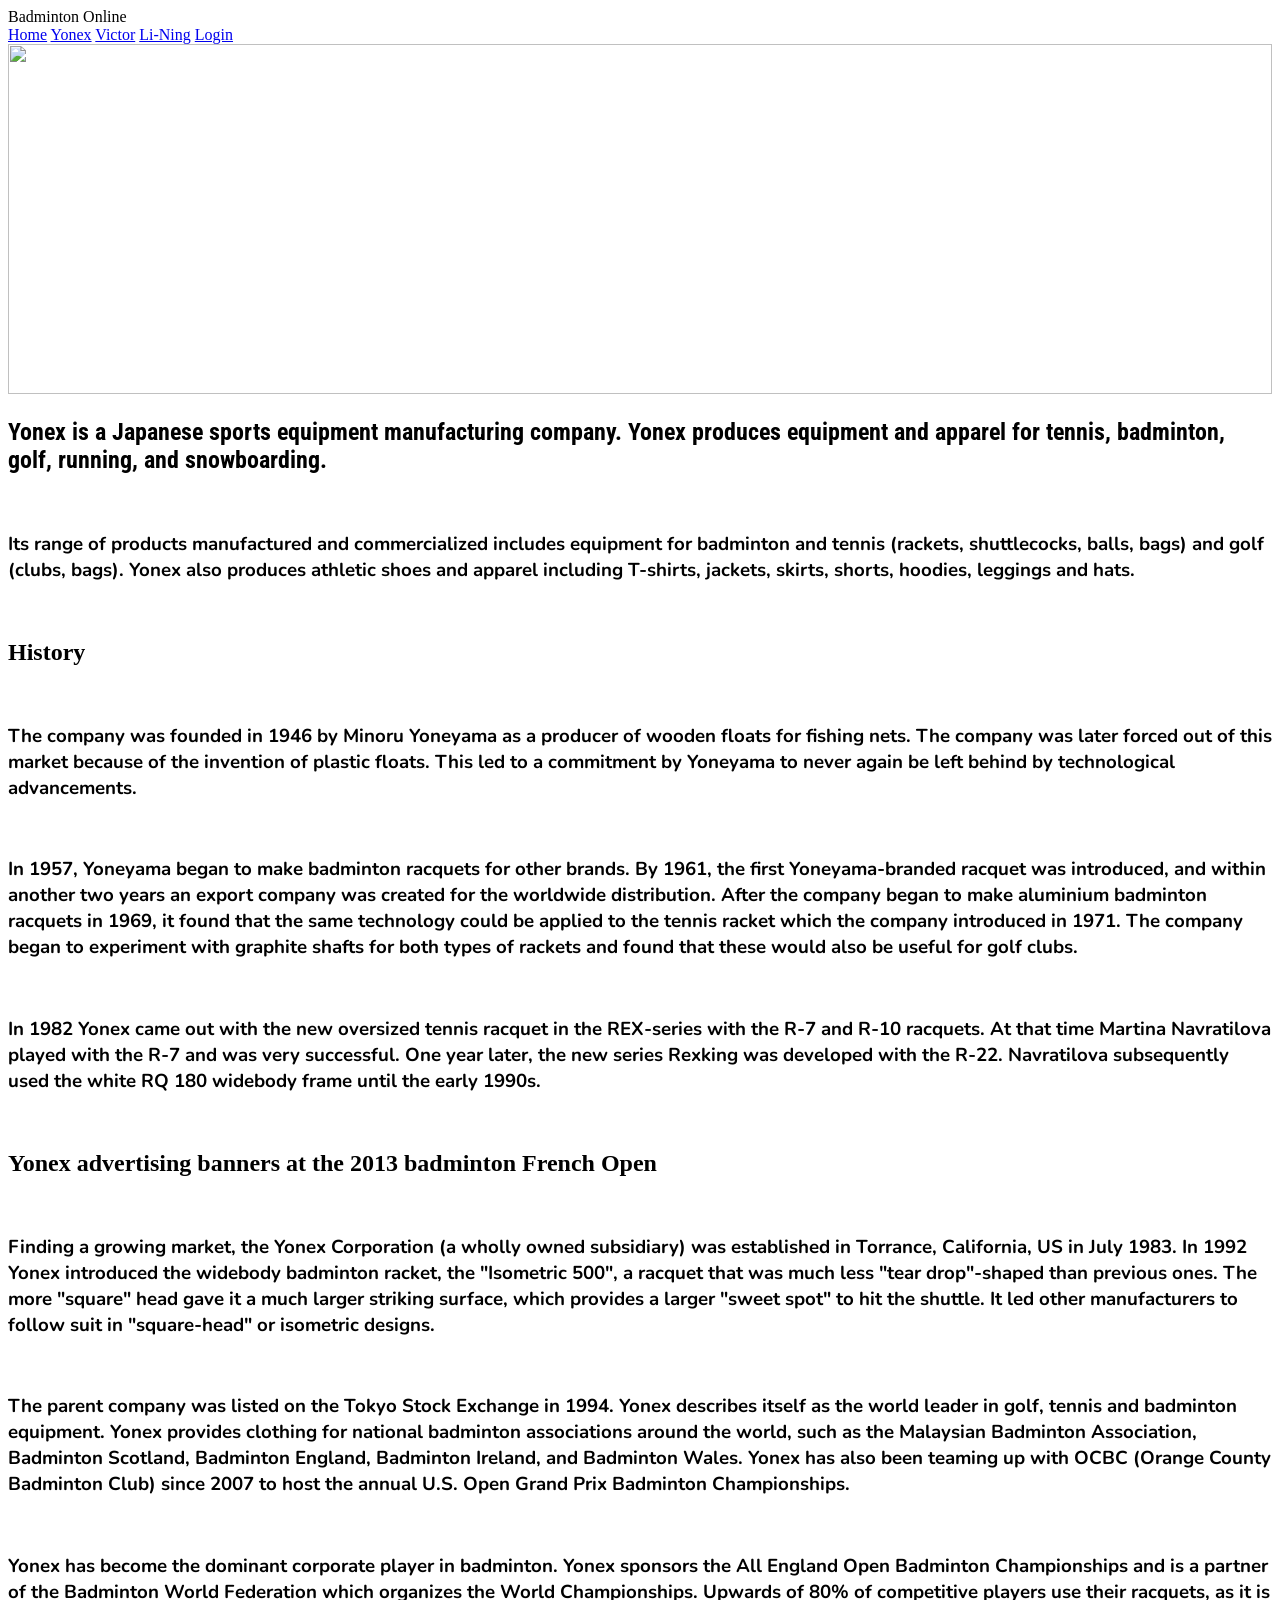
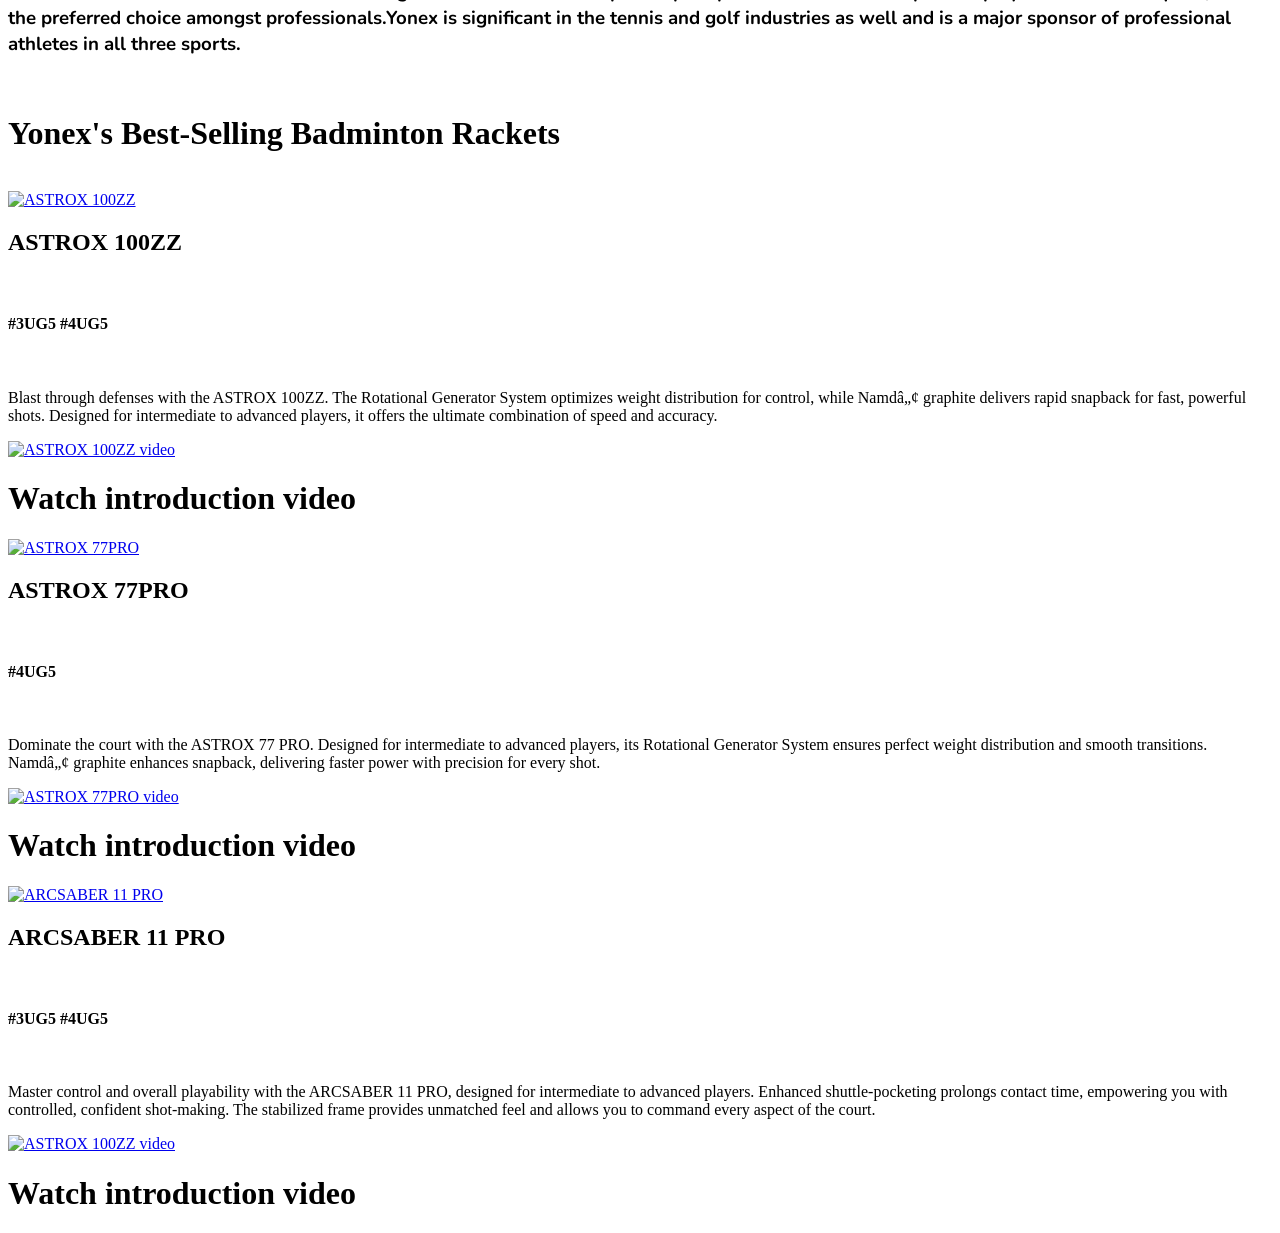
==== index.html @ b13876ab "Create index.html" ====
<!DOCTYPE html>
<html>
<head>
	<title>YONEX</title>
	<link rel="preconnect" href="https://fonts.googleapis.com">
<link rel="preconnect" href="https://fonts.gstatic.com" crossorigin>
<link href="https://fonts.googleapis.com/css2?family=Nunito:ital,wght@0,200..1000;1,200..1000&family=Oswald:wght@200..700&family=Roboto+Condensed:ital,wght@0,100..900;1,100..900&family=Roboto:ital,wght@0,100..900;1,100..900&display=swap" rel="stylesheet">

<link rel="preconnect" href="https://fonts.googleapis.com">
<link rel="preconnect" href="https://fonts.gstatic.com" crossorigin>
<link href="https://fonts.googleapis.com/css2?family=Google+Sans:ital,opsz,wght@0,17..18,400..700;1,17..18,400..700&family=Nunito:ital,wght@0,200..1000;1,200..1000&family=Oswald:wght@200..700&family=Roboto+Condensed:ital,wght@0,100..900;1,100..900&family=Roboto:ital,wght@0,100..900;1,100..900&display=swap" rel="stylesheet">

		

</head>
<body>
	<div class="navbar">
    <div class="logo">Badminton Online</div>
    <div class="nav-links">
        <a href="index.html">Home</a >
        <a href="yonex.html" class="active">Yonex</a >
        <a href="victor.html">Victor</a >
        <a href="lining.html">Li-Ning</a >
        <a href="login.html">Login</a >
    </div>
</div>
	<meta charset="utf-8">
	<meta name="viewport" content="width=device-width, initial-scale=1">
<body class ="yonex-body">
	<link href='style3.css' type='text/css' rel='stylesheet'>
	<a href ="https://us.yonex.com/?srsltid=AfmBOoqPKsCt93Ar7HL8IACOmfTU0p4ykvoN8a0AQ0lQXZ1pHU0dW0gq">
	<div class="Yonex"><img src ='https://www.badmintonavenue.com/cdn/shop/collections/bwis_manifest_1002.webp?v=1752416654&width=2000'width = '100%'height='350'></a></div>

		<style>
		.Yonex{
			transition: 0.1s;
		}	
		.Yonex:hover{
            transform:scale(1.06) ;
        }
        .Yonex{
            text-align: center;
        }
        .Yonex:hover{
            background-color: gray;
        }

	</style>


<h2 style = 'font-family:Roboto Condensed'>Yonex is a Japanese sports equipment manufacturing company. Yonex produces equipment and apparel for tennis, badminton, golf, running, and snowboarding.</h2><br>

<h3 style = "font-family :Nunito">Its range of products manufactured and commercialized includes equipment for badminton and tennis (rackets, shuttlecocks, balls, bags) and golf (clubs, bags). Yonex also produces athletic shoes and apparel including T-shirts, jackets, skirts, shorts, hoodies, leggings and hats.</h3><br>

<h2 >History</h2><br>
<h3 style = "font-family :Nunito">The company was founded in 1946 by Minoru Yoneyama as a producer of wooden floats for fishing nets. The company was later forced out of this market because of the invention of plastic floats. This led to a commitment by Yoneyama to never again be left behind by technological advancements.</h3><br>

<h3 style = "font-family :Nunito">In 1957, Yoneyama began to make badminton racquets for other brands. By 1961, the first Yoneyama-branded racquet was introduced, and within another two years an export company was created for the worldwide distribution. After the company began to make aluminium badminton racquets in 1969, it found that the same technology could be applied to the tennis racket which the company introduced in 1971. The company began to experiment with graphite shafts for both types of rackets and found that these would also be useful for golf clubs.</h3><br>

<h3 style = "font-family :Nunito">In 1982 Yonex came out with the new oversized tennis racquet in the REX-series with the R-7 and R-10 racquets. At that time Martina Navratilova played with the R-7 and was very successful. One year later, the new series Rexking was developed with the R-22. Navratilova subsequently used the white RQ 180 widebody frame until the early 1990s.</h3><br>


<h2>Yonex advertising banners at the 2013 badminton French Open</h2><br>
<h3 style = "font-family :Nunito">Finding a growing market, the Yonex Corporation (a wholly owned subsidiary) was established in Torrance, California, US in July 1983. In 1992 Yonex introduced the widebody badminton racket, the "Isometric 500", a racquet that was much less "tear drop"-shaped than previous ones. The more "square" head gave it a much larger striking surface, which provides a larger "sweet spot" to hit the shuttle. It led other manufacturers to follow suit in "square-head" or isometric designs.</h3><br>

<h3 style = "font-family :Nunito">The parent company was listed on the Tokyo Stock Exchange in 1994. Yonex describes itself as the world leader in golf, tennis and badminton equipment. Yonex provides clothing for national badminton associations around the world, such as the Malaysian Badminton Association, Badminton Scotland, Badminton England, Badminton Ireland, and Badminton Wales. Yonex has also been teaming up with OCBC (Orange County Badminton Club) since 2007 to host the annual U.S. Open Grand Prix Badminton Championships.</h3><br>

<h3 style = "font-family :Nunito">Yonex has become the dominant corporate player in badminton. Yonex sponsors the All England Open Badminton Championships and is a partner of the Badminton World Federation which organizes the World Championships. Upwards of 80% of competitive players use their racquets, as it is the preferred choice amongst professionals.Yonex is significant in the tennis and golf industries as well and is a major sponsor of professional athletes in all three sports. </h3></p><br>



<h1>Yonex's Best-Selling Badminton Rackets</h1><br>



<div class="products">

  <div class="card">
    <a href="https://us.yonex.com/products/astrox-100zz?_pos=1&_sid=022e2584f&_ss=r"><img src="https://us.yonex.com/cdn/shop/files/astrox100zz_kurenai.png?v=1769128443&width=600" alt="ASTROX 100ZZ"></a>
    <h2>ASTROX 100ZZ</h2><br>
    <p><h4>#3UG5  #4UG5</h4></p><br>
      <p>Blast through defenses with the ASTROX 100ZZ. The Rotational Generator System optimizes weight distribution for control, while Namd™ graphite delivers rapid snapback for fast, powerful shots. Designed for intermediate to advanced players, it offers the ultimate combination of speed and accuracy.
    </p >
    <a href="https://www.bilibili.com/video/BV1WV4y147At/?spm_id_from=333.337.search-card.all.click&vd_source=3af66b07db221ff640bcc845a2b6154a" target="_blank" class="video-link">
    <img src="https://i0.hdslb.com/bfs/archive/5b9367908e03239896c63f24dba9a74ce5feee34.jpg@672w_378h_1c_!web-search-common-cover.avif" alt="ASTROX 100ZZ video" class="video-cover">
</a>
<h1 class="video-text">Watch introduction video</h1>
   
  </div>

  <div class="card">
    <a href="https://us.yonex.com/products/astrox-77-pro?_pos=2&_sid=34551dcc7&_ss=r">
      <img src="https://us.yonex.com/cdn/shop/files/ax77-p.png?v=1738288176&width=600" alt="ASTROX 77PRO">
    </a >
    <h2>ASTROX 77PRO</h2><br>

    <p><h4>#4UG5</h4></p><br>
    <p>Dominate the court with the ASTROX 77 PRO. Designed for intermediate to advanced players, its Rotational Generator System ensures perfect weight distribution and smooth transitions. Namd™ graphite enhances snapback, delivering faster power with precision for every shot.
    </p >
    <a href="https://www.bilibili.com/video/BV1Q8411a7oy/?spm_id_from=333.337.search-card.all.click&vd_source=3af66b07db221ff640bcc845a2b6154a" target="_blank" class="video-link">
    <img src="https://i0.hdslb.com/bfs/archive/f08153edf1434f34024dc0be864e4faf91b63827.jpg@672w_378h_1c_!web-search-common-cover.avif" alt="ASTROX 77PRO video" class="video-cover"></a>
    <h1 class="video-text">Watch introduction video</h1>
  </div>

  <div class="card">
    <a href="https://us.yonex.com/products/arcsaber-11-pro?_pos=1&_sid=80c36ddc0&_ss=r">
      <img src="https://us.yonex.com/cdn/shop/files/arc11-p.png?v=1738288163&width=600" alt="ARCSABER 11 PRO">
    </a >
    <h2>ARCSABER 11 PRO</h2><br>
    <p><h4>#3UG5  #4UG5</h4></p><br>
      <p>Master control and overall playability with the ARCSABER 11 PRO, designed for intermediate to advanced players. Enhanced shuttle-pocketing prolongs contact time, empowering you with controlled, confident shot-making. The stabilized frame provides unmatched feel and allows you to command every aspect of the court.
    </p >
    <a href="https://www.bilibili.com/video/BV1tb4y1W7Qi/?spm_id_from=333.337.search-card.all.click&vd_source=3af66b07db221ff640bcc845a2b6154a" target="_blank" class="video-link">
    <img src="https://i0.hdslb.com/bfs/archive/aa18aa74f4f0bfad898268db0fecf73cb41c6984.jpg@672w_378h_1c_!web-search-common-cover.avif" alt="ASTROX 100ZZ video" class="video-cover"></a>
    <h1 class="video-text">Watch introduction video</h1>
  </div>


	

</body>
</html>
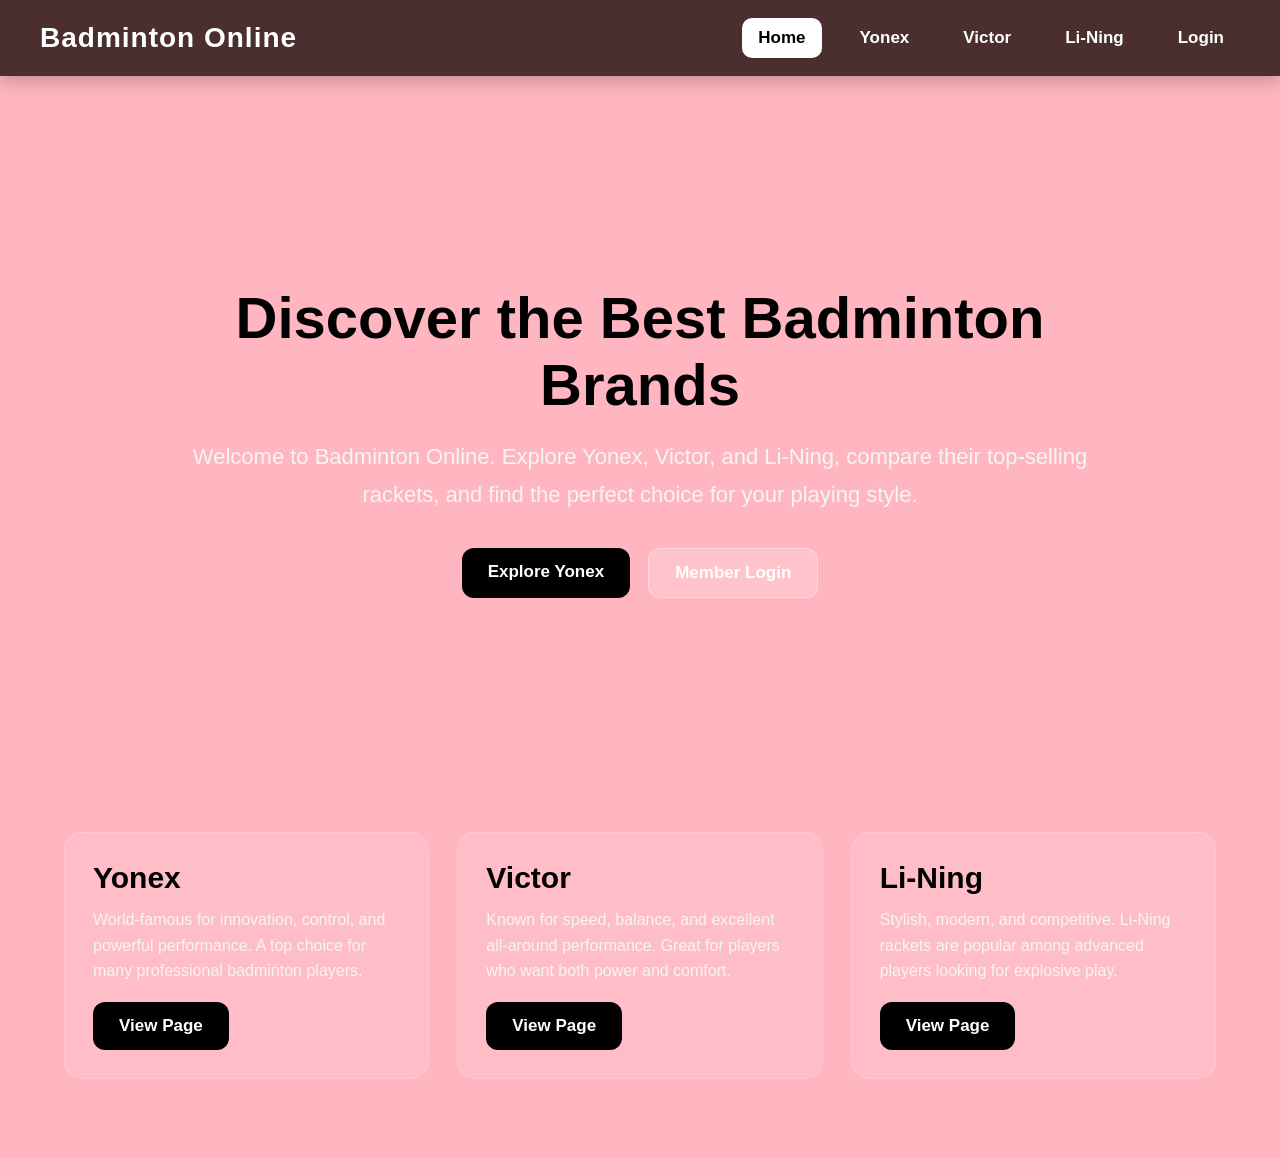
==== commit ccaa8992: "1" ====
--- a/index.html
+++ b/index.html
@@ -1,122 +1,73 @@
 <!DOCTYPE html>
-<html>
+<html lang="en">
 <head>
-	<title>YONEX</title>
-	<link rel="preconnect" href="https://fonts.googleapis.com">
-<link rel="preconnect" href="https://fonts.gstatic.com" crossorigin>
-<link href="https://fonts.googleapis.com/css2?family=Nunito:ital,wght@0,200..1000;1,200..1000&family=Oswald:wght@200..700&family=Roboto+Condensed:ital,wght@0,100..900;1,100..900&family=Roboto:ital,wght@0,100..900;1,100..900&display=swap" rel="stylesheet">
+    <meta charset="UTF-8">
+    <meta name="viewport" content="width=device-width, initial-scale=1.0">
+    <title>Badminton Online</title>
+    <link href="style3.css" type="text/css" rel="stylesheet">
+</head>
 
-<link rel="preconnect" href="https://fonts.googleapis.com">
-<link rel="preconnect" href="https://fonts.gstatic.com" crossorigin>
-<link href="https://fonts.googleapis.com/css2?family=Google+Sans:ital,opsz,wght@0,17..18,400..700;1,17..18,400..700&family=Nunito:ital,wght@0,200..1000;1,200..1000&family=Oswald:wght@200..700&family=Roboto+Condensed:ital,wght@0,100..900;1,100..900&family=Roboto:ital,wght@0,100..900;1,100..900&display=swap" rel="stylesheet">
+<body class="home-body">
 
-		
+    <div class="navbar">
+        <div class="logo">Badminton Online</div>
+        <div class="nav-links">
+            <a href=" " class="active">Home</a >
+            <a href="yonex.html">Yonex</a >
+            <a href="victor.html">Victor</a >
+            <a href="lining.html">Li-Ning</a >
+            <a href="login.html">Login</a >
+        </div>
+    </div>
 
-</head>
-<body>
-	<div class="navbar">
-    <div class="logo">Badminton Online</div>
-    <div class="nav-links">
-        <a href="index.html">Home</a >
-        <a href="yonex.html" class="active">Yonex</a >
-        <a href="victor.html">Victor</a >
-        <a href="lining.html">Li-Ning</a >
-        <a href="login.html">Login</a >
+    <div class="container">
+
+        <section class="hero">
+            <div class="hero-content">
+                <h1>Discover the Best Badminton Brands</h1>
+                <p>
+                    Welcome to Badminton Online. Explore Yonex, Victor, and Li-Ning,
+                    compare their top-selling rackets, and find the perfect choice
+                    for your playing style.
+                </p >
+
+                <div class="hero-buttons">
+                    <a href="yonex.html" class="btn btn-dark">Explore Yonex</a >
+                    <a href="login.html" class="btn btn-light">Member Login</a >
+                </div>
+            </div>
+        </section>
+
+        <section class="brand-grid">
+            <div class="brand-card">
+                <h2>Yonex</h2>
+                <p>
+                    World-famous for innovation, control, and powerful performance.
+                    A top choice for many professional badminton players.
+                </p >
+                <a href="yonex.html" class="btn btn-dark">View Page</a >
+            </div>
+
+            <div class="brand-card">
+                <h2>Victor</h2>
+                <p>
+                    Known for speed, balance, and excellent all-around performance.
+                    Great for players who want both power and comfort.
+                </p >
+                <a href="victor.html" class="btn btn-dark">View Page</a >
+            </div>
+
+            <div class="brand-card">
+                <h2>Li-Ning</h2>
+                <p>
+                    Stylish, modern, and competitive. Li-Ning rackets are popular
+                    among advanced players looking for explosive play.
+                </p >
+                <a href="lining.html" class="btn btn-dark">View Page</a >
+            </div>
+        </section>
+
     </div>
-</div>
-	<meta charset="utf-8">
-	<meta name="viewport" content="width=device-width, initial-scale=1">
-<body class ="yonex-body">
-	<link href='style3.css' type='text/css' rel='stylesheet'>
-	<a href ="https://us.yonex.com/?srsltid=AfmBOoqPKsCt93Ar7HL8IACOmfTU0p4ykvoN8a0AQ0lQXZ1pHU0dW0gq">
-	<div class="Yonex"><img src ='https://www.badmintonavenue.com/cdn/shop/collections/bwis_manifest_1002.webp?v=1752416654&width=2000'width = '100%'height='350'></a></div>
-
-		<style>
-		.Yonex{
-			transition: 0.1s;
-		}	
-		.Yonex:hover{
-            transform:scale(1.06) ;
-        }
-        .Yonex{
-            text-align: center;
-        }
-        .Yonex:hover{
-            background-color: gray;
-        }
-
-	</style>
-
-
-<h2 style = 'font-family:Roboto Condensed'>Yonex is a Japanese sports equipment manufacturing company. Yonex produces equipment and apparel for tennis, badminton, golf, running, and snowboarding.</h2><br>
-
-<h3 style = "font-family :Nunito">Its range of products manufactured and commercialized includes equipment for badminton and tennis (rackets, shuttlecocks, balls, bags) and golf (clubs, bags). Yonex also produces athletic shoes and apparel including T-shirts, jackets, skirts, shorts, hoodies, leggings and hats.</h3><br>
-
-<h2 >History</h2><br>
-<h3 style = "font-family :Nunito">The company was founded in 1946 by Minoru Yoneyama as a producer of wooden floats for fishing nets. The company was later forced out of this market because of the invention of plastic floats. This led to a commitment by Yoneyama to never again be left behind by technological advancements.</h3><br>
-
-<h3 style = "font-family :Nunito">In 1957, Yoneyama began to make badminton racquets for other brands. By 1961, the first Yoneyama-branded racquet was introduced, and within another two years an export company was created for the worldwide distribution. After the company began to make aluminium badminton racquets in 1969, it found that the same technology could be applied to the tennis racket which the company introduced in 1971. The company began to experiment with graphite shafts for both types of rackets and found that these would also be useful for golf clubs.</h3><br>
-
-<h3 style = "font-family :Nunito">In 1982 Yonex came out with the new oversized tennis racquet in the REX-series with the R-7 and R-10 racquets. At that time Martina Navratilova played with the R-7 and was very successful. One year later, the new series Rexking was developed with the R-22. Navratilova subsequently used the white RQ 180 widebody frame until the early 1990s.</h3><br>
-
-
-<h2>Yonex advertising banners at the 2013 badminton French Open</h2><br>
-<h3 style = "font-family :Nunito">Finding a growing market, the Yonex Corporation (a wholly owned subsidiary) was established in Torrance, California, US in July 1983. In 1992 Yonex introduced the widebody badminton racket, the "Isometric 500", a racquet that was much less "tear drop"-shaped than previous ones. The more "square" head gave it a much larger striking surface, which provides a larger "sweet spot" to hit the shuttle. It led other manufacturers to follow suit in "square-head" or isometric designs.</h3><br>
-
-<h3 style = "font-family :Nunito">The parent company was listed on the Tokyo Stock Exchange in 1994. Yonex describes itself as the world leader in golf, tennis and badminton equipment. Yonex provides clothing for national badminton associations around the world, such as the Malaysian Badminton Association, Badminton Scotland, Badminton England, Badminton Ireland, and Badminton Wales. Yonex has also been teaming up with OCBC (Orange County Badminton Club) since 2007 to host the annual U.S. Open Grand Prix Badminton Championships.</h3><br>
-
-<h3 style = "font-family :Nunito">Yonex has become the dominant corporate player in badminton. Yonex sponsors the All England Open Badminton Championships and is a partner of the Badminton World Federation which organizes the World Championships. Upwards of 80% of competitive players use their racquets, as it is the preferred choice amongst professionals.Yonex is significant in the tennis and golf industries as well and is a major sponsor of professional athletes in all three sports. </h3></p><br>
-
-
-
-<h1>Yonex's Best-Selling Badminton Rackets</h1><br>
-
-
-
-<div class="products">
-
-  <div class="card">
-    <a href="https://us.yonex.com/products/astrox-100zz?_pos=1&_sid=022e2584f&_ss=r"><img src="https://us.yonex.com/cdn/shop/files/astrox100zz_kurenai.png?v=1769128443&width=600" alt="ASTROX 100ZZ"></a>
-    <h2>ASTROX 100ZZ</h2><br>
-    <p><h4>#3UG5  #4UG5</h4></p><br>
-      <p>Blast through defenses with the ASTROX 100ZZ. The Rotational Generator System optimizes weight distribution for control, while Namd™ graphite delivers rapid snapback for fast, powerful shots. Designed for intermediate to advanced players, it offers the ultimate combination of speed and accuracy.
-    </p >
-    <a href="https://www.bilibili.com/video/BV1WV4y147At/?spm_id_from=333.337.search-card.all.click&vd_source=3af66b07db221ff640bcc845a2b6154a" target="_blank" class="video-link">
-    <img src="https://i0.hdslb.com/bfs/archive/5b9367908e03239896c63f24dba9a74ce5feee34.jpg@672w_378h_1c_!web-search-common-cover.avif" alt="ASTROX 100ZZ video" class="video-cover">
-</a>
-<h1 class="video-text">Watch introduction video</h1>
-   
-  </div>
-
-  <div class="card">
-    <a href="https://us.yonex.com/products/astrox-77-pro?_pos=2&_sid=34551dcc7&_ss=r">
-      <img src="https://us.yonex.com/cdn/shop/files/ax77-p.png?v=1738288176&width=600" alt="ASTROX 77PRO">
-    </a >
-    <h2>ASTROX 77PRO</h2><br>
-
-    <p><h4>#4UG5</h4></p><br>
-    <p>Dominate the court with the ASTROX 77 PRO. Designed for intermediate to advanced players, its Rotational Generator System ensures perfect weight distribution and smooth transitions. Namd™ graphite enhances snapback, delivering faster power with precision for every shot.
-    </p >
-    <a href="https://www.bilibili.com/video/BV1Q8411a7oy/?spm_id_from=333.337.search-card.all.click&vd_source=3af66b07db221ff640bcc845a2b6154a" target="_blank" class="video-link">
-    <img src="https://i0.hdslb.com/bfs/archive/f08153edf1434f34024dc0be864e4faf91b63827.jpg@672w_378h_1c_!web-search-common-cover.avif" alt="ASTROX 77PRO video" class="video-cover"></a>
-    <h1 class="video-text">Watch introduction video</h1>
-  </div>
-
-  <div class="card">
-    <a href="https://us.yonex.com/products/arcsaber-11-pro?_pos=1&_sid=80c36ddc0&_ss=r">
-      <img src="https://us.yonex.com/cdn/shop/files/arc11-p.png?v=1738288163&width=600" alt="ARCSABER 11 PRO">
-    </a >
-    <h2>ARCSABER 11 PRO</h2><br>
-    <p><h4>#3UG5  #4UG5</h4></p><br>
-      <p>Master control and overall playability with the ARCSABER 11 PRO, designed for intermediate to advanced players. Enhanced shuttle-pocketing prolongs contact time, empowering you with controlled, confident shot-making. The stabilized frame provides unmatched feel and allows you to command every aspect of the court.
-    </p >
-    <a href="https://www.bilibili.com/video/BV1tb4y1W7Qi/?spm_id_from=333.337.search-card.all.click&vd_source=3af66b07db221ff640bcc845a2b6154a" target="_blank" class="video-link">
-    <img src="https://i0.hdslb.com/bfs/archive/aa18aa74f4f0bfad898268db0fecf73cb41c6984.jpg@672w_378h_1c_!web-search-common-cover.avif" alt="ASTROX 100ZZ video" class="video-cover"></a>
-    <h1 class="video-text">Watch introduction video</h1>
-  </div>
-
-
-	
 
 </body>
 </html>
--- a/style3.css
+++ b/style3.css
@@ -0,0 +1,430 @@
+.yonex-body{
+	background-color: rgb(41, 188, 78);
+}
+.victor-body{
+	background-color:rgb(230, 126, 36)
+
+}
+.lining-body{
+    background-color:rgb(242, 69, 69)
+}
+.login-body{
+	background-color:lightpink;
+
+}
+.home-body{
+    background: lightpink;
+    min-height: 100vh;
+    margin: 0;
+    font-family: Arial, sans-serif;
+    color: #2f2f2f;
+}
+
+
+h2{
+    color: #333;
+    text-decoration: none;
+    font-size: 2em;
+    
+}
+
+h3{
+    color: #fdf6e3;
+    text-decoration: none;
+}
+
+h1{color: #333;
+    text-decoration: none;
+
+}
+
+h4{
+	color:rgb(220, 220, 220);
+	text-decoration: none;
+}
+}
+.yonex-body{
+	background-color: rgb(41, 188, 78);
+    margin: 0;
+    padding: 30px;
+    font-family: Arial, sans-serif;
+}
+
+.products{
+    display: flex;
+    justify-content: space-between;
+    align-items: flex-start;
+    gap: 40px;
+}
+
+.card{
+    width: 30%;
+}
+
+.card a{
+    text-decoration: none;
+    color: black;
+    display: inline-block;
+}
+
+.card img{
+    width: 100%;
+    height: 300px;
+    object-fit: contain;
+    display: block;
+    transition: transform 0.2s ease;
+}
+
+.card img:hover{
+    transform: scale(1.15);
+}
+
+.card h2{
+    margin: 15px 0 10px 0;
+    font-size: 22px;
+    text-decoration: underline;
+}
+
+.card p{
+    font-size: 16px;
+    line-height: 1.5;
+    color: white;
+    font-weight: bold;
+}
+.card{
+    transition: 0.2s;
+}
+
+.card:hover{
+    transform: translateY(-15px);
+}
+.video-link{
+    text-decoration: none;
+    display: inline-block;
+    margin-top: 15px;
+}
+
+.video-cover{
+    width: 100%;
+    height: 180px;
+    object-fit: cover;
+    border-radius: 10px;
+    display: block;
+    transition: transform 0.2s ease;
+}
+
+
+
+.video-text{
+    margin-top: 8px;
+    color: #333;
+    font-size: 30px;
+    font-weight: bold;
+}
+
+
+
+
+
+
+
+
+
+
+
+
+
+
+*{
+    margin: 0;
+    padding: 0;
+    box-sizing: border-box;
+}
+
+body{
+    font-family: Arial, Helvetica, sans-serif;
+    color: white;
+    padding-top: 90px;
+}
+
+/* ===== NAVBAR ===== */
+.navbar{
+    position: fixed;
+    top: 0;
+    left: 0;
+    width: 100%;
+    display: flex;
+    justify-content: space-between;
+    align-items: center;
+    padding: 18px 40px;
+    background: #4b2e2e;   /* 固定深咖啡棕色 */
+    box-shadow: 0 4px 18px rgba(0,0,0,0.25);
+    z-index: 1000;
+}
+
+.logo{
+    font-size: 28px;
+    font-weight: bold;
+    color: white;
+    letter-spacing: 1px;
+}
+
+.nav-links{
+    display: flex;
+    gap: 22px;
+}
+
+.nav-links a{
+    color: white;
+    text-decoration: none;
+    font-size: 17px;
+    font-weight: bold;
+    padding: 10px 16px;
+    border-radius: 10px;
+    transition: all 0.25s ease;
+}
+
+.nav-links a:hover{
+    background-color: rgba(255,255,255,0.12);
+    color: #dfffe0;
+    transform: translateY(-2px);
+}
+
+.nav-links a.active{
+    background-color: white;
+    color: black;
+}
+
+/* ===== GENERAL CONTAINER ===== */
+.container{
+    width: 90%;
+    max-width: 1300px;
+    margin: 0 auto;
+}
+
+/* ===== HOME PAGE ===== */
+.hero{
+    min-height: 78vh;
+    display: flex;
+    align-items: center;
+    justify-content: center;
+    text-align: center;
+    padding: 40px 20px;
+}
+
+.hero-content{
+    max-width: 900px;
+}
+
+.hero h1{
+    font-size: 58px;
+    margin-bottom: 20px;
+    color: black;
+}
+
+.hero p{
+    font-size: 22px;
+    line-height: 1.7;
+    color: #f5f5f5;
+    margin-bottom: 35px;
+}
+
+.hero-buttons{
+    display: flex;
+    justify-content: center;
+    gap: 18px;
+    flex-wrap: wrap;
+}
+
+.btn{
+    display: inline-block;
+    text-decoration: none;
+    padding: 14px 26px;
+    border-radius: 12px;
+    font-weight: bold;
+    font-size: 17px;
+    transition: all 0.25s ease;
+}
+
+.btn-dark{
+    background-color: black;
+    color: white;
+}
+
+.btn-dark:hover{
+    background-color: white;
+    color: black;
+    transform: translateY(-2px);
+}
+
+.btn-light{
+    background-color: rgba(255,255,255,0.18);
+    color: white;
+    border: 1px solid rgba(255,255,255,0.35);
+}
+
+.btn-light:hover{
+    background-color: white;
+    color: black;
+    transform: translateY(-2px);
+}
+
+/* ===== BRAND PREVIEW ===== */
+.brand-grid{
+    display: grid;
+    grid-template-columns: repeat(3, 1fr);
+    gap: 28px;
+    margin: 40px 0 80px;
+}
+
+.brand-card{
+    background: rgba(255,255,255,0.10);
+    border: 1px solid rgba(255,255,255,0.18);
+    backdrop-filter: blur(8px);
+    border-radius: 18px;
+    padding: 28px;
+    transition: all 0.25s ease;
+}
+
+.brand-card:hover{
+    transform: translateY(-6px);
+    box-shadow: 0 14px 30px rgba(0,0,0,0.22);
+}
+
+.brand-card h2{
+    color: black;
+    margin-bottom: 12px;
+    font-size: 30px;
+}
+
+.brand-card p{
+    color: #f5f5f5;
+    line-height: 1.6;
+    margin-bottom: 18px;
+}
+
+/* ===== LOGIN PAGE ===== */
+/* ===== LOGIN PAGE ONLY ===== */
+.login-body{
+    background: lightpink;
+    min-height: 100vh;
+}
+
+.login-page{
+    min-height: calc(100vh - 90px);
+    display: flex;
+    justify-content: center;
+    align-items: center;
+    padding: 40px 20px;
+}
+
+.login-card{
+    width: 100%;
+    max-width: 420px;
+    background: rgba(255,255,255,0.14);
+    border: 1px solid rgba(255,255,255,0.25);
+    border-radius: 24px;
+    padding: 40px 32px;
+    backdrop-filter: blur(14px);
+    -webkit-backdrop-filter: blur(14px);
+    box-shadow: 0 18px 40px rgba(0,0,0,0.25);
+    text-align: center;
+}
+
+.login-card h1{
+    font-size: 42px;
+    color: black;
+    margin-bottom: 10px;
+}
+
+.login-subtitle{
+    font-size: 16px;
+    color: #f5f5f5;
+    margin-bottom: 28px;
+}
+
+.input-group{
+    text-align: left;
+    margin-bottom: 20px;
+}
+
+.input-group label{
+    display: block;
+    margin-bottom: 8px;
+    font-size: 15px;
+    font-weight: bold;
+    color: white;
+}
+
+.input-group input{
+    width: 100%;
+    padding: 14px 16px;
+    border: none;
+    outline: none;
+    border-radius: 14px;
+    font-size: 16px;
+    background: rgba(255,255,255,0.9);
+    color: black;
+    transition: 0.2s ease;
+}
+
+.input-group input:focus{
+    box-shadow: 0 0 0 3px rgba(255,255,255,0.35);
+    transform: scale(1.02);
+}
+
+.login-btn{
+    width: 100%;
+    padding: 14px;
+    border: none;
+    border-radius: 14px;
+    background: black;
+    color: white;
+    font-size: 17px;
+    font-weight: bold;
+    cursor: pointer;
+    margin-top: 10px;
+    transition: all 0.25s ease;
+}
+
+.login-btn:hover{
+    background: white;
+    color: black;
+    transform: translateY(-2px);
+}
+
+.login-footer{
+    margin-top: 20px;
+    font-size: 14px;
+    color: #f5f5f5;
+}
+
+/* ===== RESPONSIVE ===== */
+@media (max-width: 900px){
+    .brand-grid{
+        grid-template-columns: 1fr;
+    }
+
+    .hero h1{
+        font-size: 42px;
+    }
+
+    .hero p{
+        font-size: 18px;
+    }
+
+    .navbar{
+        flex-direction: column;
+        gap: 14px;
+        padding: 16px 20px;
+    }
+
+    body{
+        padding-top: 120px;
+    }
+
+    .nav-links{
+        flex-wrap: wrap;
+        justify-content: center;
+    }
+}
